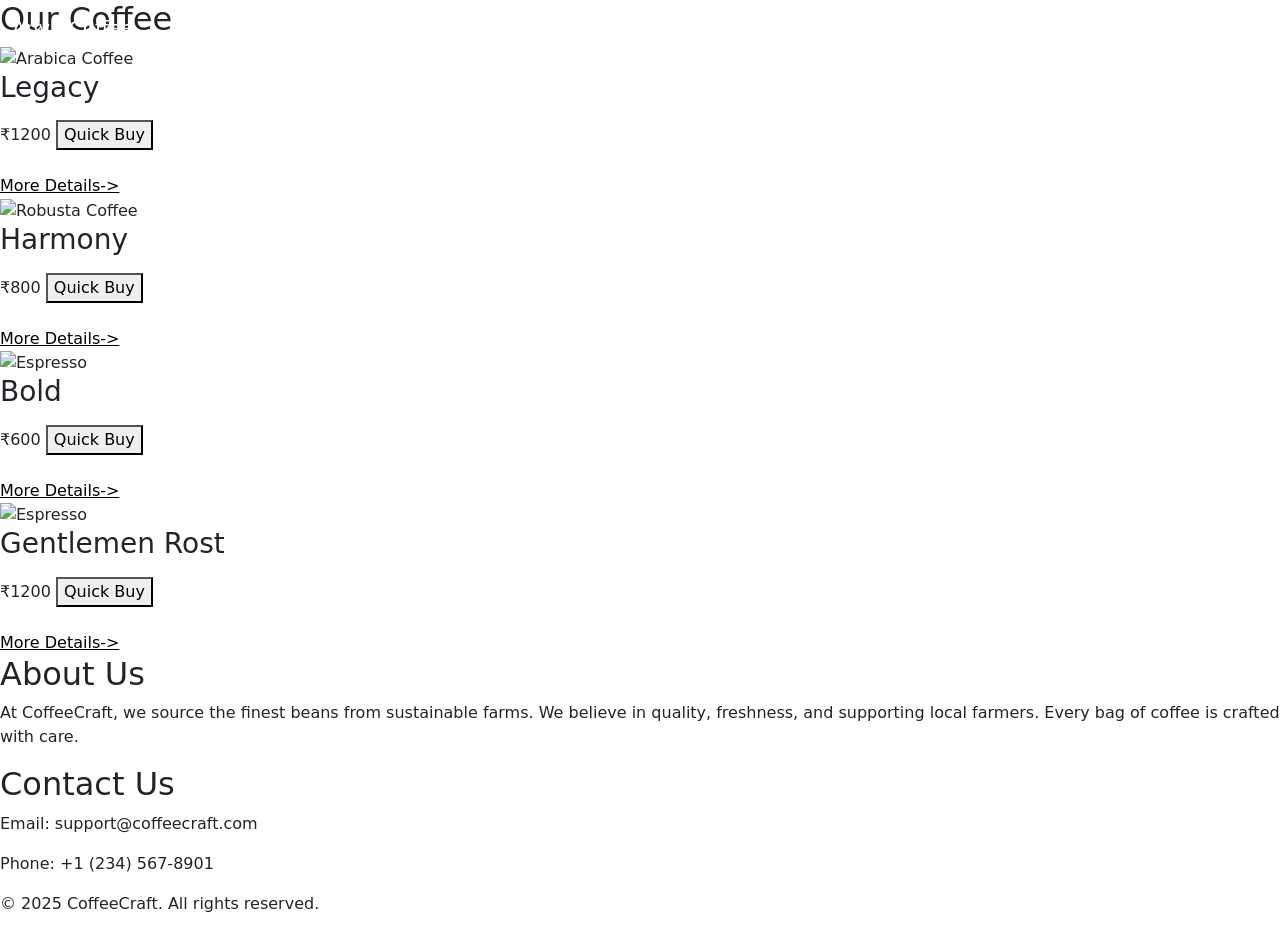
==== index.html @ b584acdf "Add files via upload" ====
<!DOCTYPE html>
<html lang="en">
<head>
  <meta charset="UTF-8" />
  <meta name="viewport" content="width=device-width, initial-scale=1.0"/>
  <title>House Of Canva</title>
  <link rel="stylesheet" href="C:\Users\pruth\Desktop\Abhi\style.css" />
  <link href="https://cdn.jsdelivr.net/npm/bootstrap@5.3.8/dist/css/bootstrap.min.css" rel="stylesheet" integrity="sha384-sRIl4kxILFvY47J16cr9ZwB07vP4J8+LH7qKQnuqkuIAvNWLzeN8tE5YBujZqJLB" crossorigin="anonymous">
  <script src="https://cdn.jsdelivr.net/npm/bootstrap@5.3.8/dist/js/bootstrap.bundle.min.js" integrity="sha384-FKyoEForCGlyvwx9Hj09JcYn3nv7wiPVlz7YYwJrWVcXK/BmnVDxM+D2scQbITxI" crossorigin="anonymous"></script>
</head>
<body>
<nav class="navbar navbar-expand-sm navbar-dark fixed-top">
  <div class="container-fluid">
    <a class="navbar-brand" href="#">Anva Coffee</a>
    <button class="navbar-toggler" type="button" data-bs-toggle="offcanvas" data-bs-target="#offcanvasDarkNavbar" aria-controls="offcanvasDarkNavbar" aria-label="Toggle navigation">
      <span class="navbar-toggler-icon"></span>
    </button>
    <div class="offcanvas offcanvas-end" tabindex="-1" id="offcanvasDarkNavbar" aria-labelledby="offcanvasDarkNavbarLabel">
      <div class="offcanvas-header">
        <h5 class="offcanvas-title" id="offcanvasDarkNavbarLabel">Anva Coffee</h5>
        <button type="button" class="btn-close btn-close-white" data-bs-dismiss="offcanvas" aria-label="Close"></button>
      </div>
      <div class="offcanvas-body">
        <ul class="navbar-nav justify-content-end flex-grow-1 pe-3">
          <li class="nav-item">
            <a class="nav-link" aria-current="page" href="#">Home</a>
          </li>
          <li class="nav-item">
            <a class="nav-link" href="C:\Users\pruth\Desktop\Abhi\about.html">About</a>
          </li>
          <li class="nav-item">
            <a class="nav-link" href="#">Link</a>
          </li>
        
      </div>
    </div>
  </div>
</nav>


  <section class="hero" id="home">
    <!-- <div class="hero-content">
      <h1>Wake Up to Premium Flavor</h1>
      <p>Handpicked, freshly ground coffee powder delivered to your door.</p>
      <a href="#products" class="btn">Shop Now</a>
    </div> -->
  </section>

  <section class="products" id="products">
    <h2>Our Coffee</h2>
    <div class="product-grid">
      <div class="product-card">
        <img src="C:\Users\pruth\Desktop\Abhi\Gemini_Generated_Image_rvghxlrvghxlrvgh.png" alt="Arabica Coffee">
        <h3>Legacy</h3>
        <p></p>
        <span>₹1200</span>
      
        <button>Quick Buy</button>
        <br>
        <br>
        <span><a style="color: black !important;" href="#">More Details-></a></span>
      </div>
      <div class="product-card">
        <img src="C:\Users\pruth\Desktop\Abhi\Gemini_Generated_Image_kp038akp038akp03.png" alt="Robusta Coffee">
        <h3>Harmony</h3>
        <p></p>
        <span>₹800</span>
          <button>Quick Buy</button>
        <br>
        <br>
        <span><a style="color: black !important;" href="#">More Details-></a></span>
      </div>
      <div class="product-card">
        <img src="C:\Users\pruth\Desktop\Abhi\Gemini_Generated_Image_eg31vweg31vweg31 (1).png" alt="Espresso">
        <h3>Bold</h3>
        <p></p>
        <span>₹600</span>
          <button>Quick Buy</button>
        <br>
        <br>
        <span><a style="color: black !important;" href="#">More Details-></a></span>
      </div>
       <div class="product-card">
        <img src="C:\Users\pruth\Desktop\Abhi\Gemini_Generated_Image_c94lrxc94lrxc94l.png" alt="Espresso">
        <h3>Gentlemen Rost</h3>
        <p></p>
        <span>₹1200</span>
          <button>Quick Buy</button>
        <br>
        <br>
        <span><a style="color: black !important;" href="#">More Details-></a></span>
      </div>
    </div>
  </section>

  <section class="about" id="about">
    <h2>About Us</h2>
    <p>At CoffeeCraft, we source the finest beans from sustainable farms. We believe in quality, freshness, and supporting local farmers. Every bag of coffee is crafted with care.</p>
  </section>

  <section class="contact" id="contact">
    <h2>Contact Us</h2>
    <p>Email: support@coffeecraft.com</p>
    <p>Phone: +1 (234) 567-8901</p>
  </section>

  <footer>
    <p>&copy; 2025 CoffeeCraft. All rights reserved.</p>
  </footer>
<script>
  const menuToggle = document.querySelector('.menu-toggle');
  const navLinks = document.querySelector('.nav-links');

  menuToggle.addEventListener('click', () => {
    navLinks.classList.toggle('show');
  });
</script>

</body>
</html>
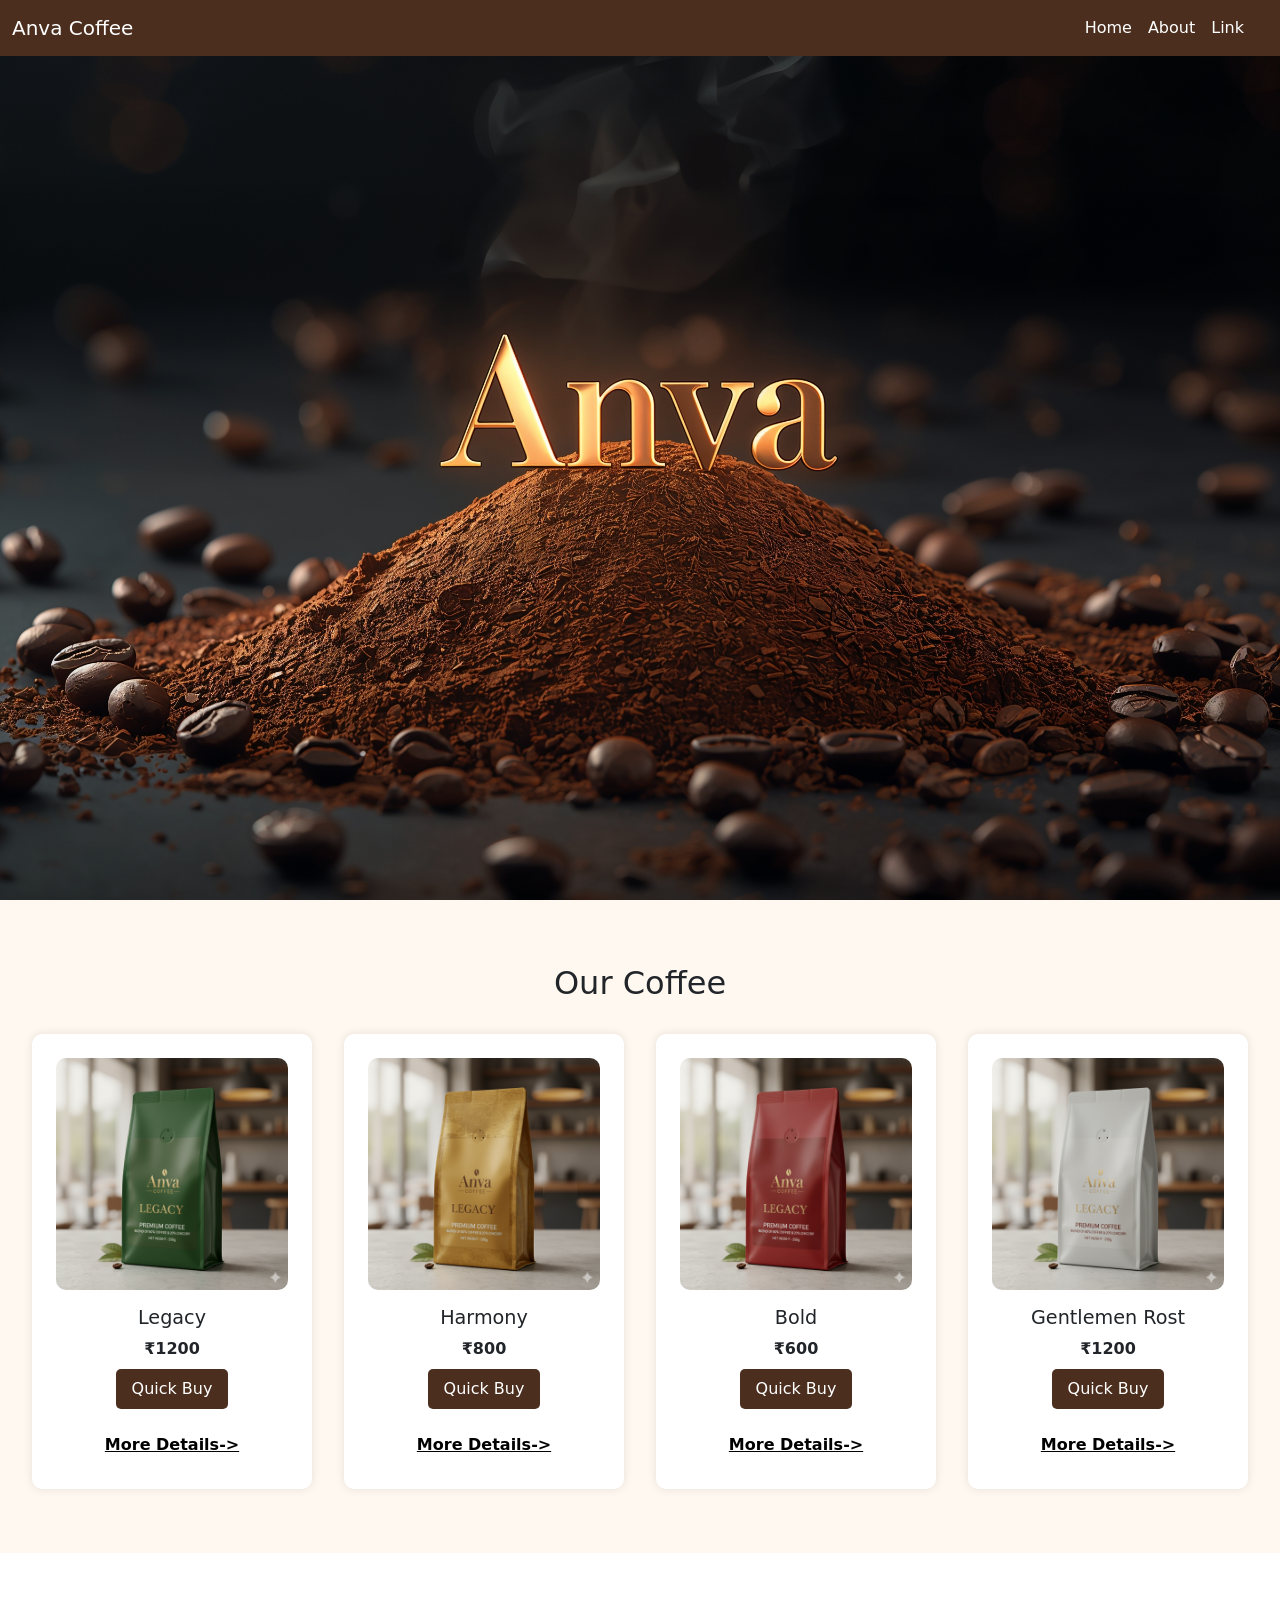
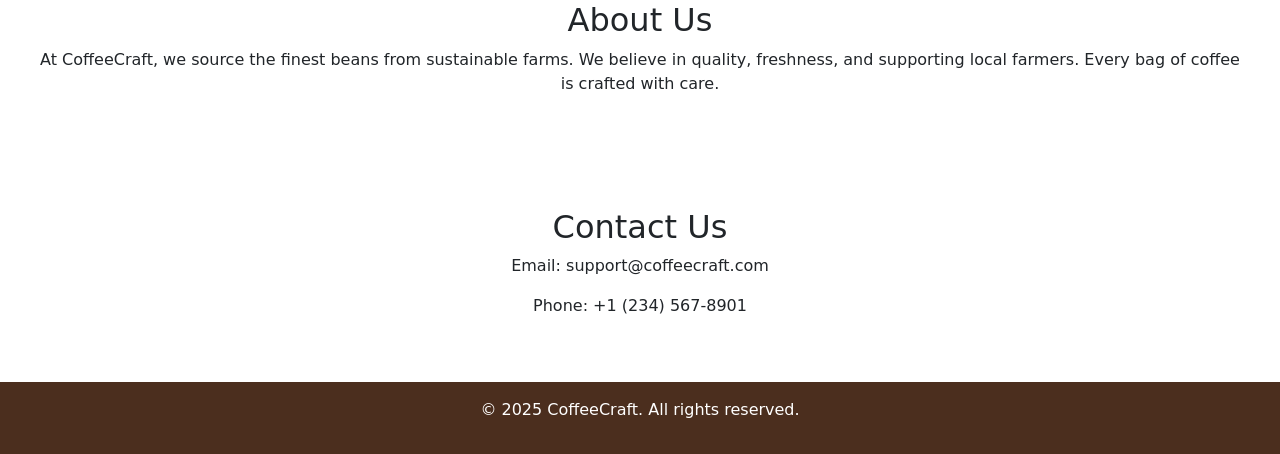
==== commit fa81ff7e: "Update index.html" ====
--- a/index.html
+++ b/index.html
@@ -4,7 +4,7 @@
   <meta charset="UTF-8" />
   <meta name="viewport" content="width=device-width, initial-scale=1.0"/>
   <title>House Of Canva</title>
-  <link rel="stylesheet" href="C:\Users\pruth\Desktop\Abhi\style.css" />
+  <link rel="stylesheet" href="style.css" />
   <link href="https://cdn.jsdelivr.net/npm/bootstrap@5.3.8/dist/css/bootstrap.min.css" rel="stylesheet" integrity="sha384-sRIl4kxILFvY47J16cr9ZwB07vP4J8+LH7qKQnuqkuIAvNWLzeN8tE5YBujZqJLB" crossorigin="anonymous">
   <script src="https://cdn.jsdelivr.net/npm/bootstrap@5.3.8/dist/js/bootstrap.bundle.min.js" integrity="sha384-FKyoEForCGlyvwx9Hj09JcYn3nv7wiPVlz7YYwJrWVcXK/BmnVDxM+D2scQbITxI" crossorigin="anonymous"></script>
 </head>
@@ -26,7 +26,7 @@
             <a class="nav-link" aria-current="page" href="#">Home</a>
           </li>
           <li class="nav-item">
-            <a class="nav-link" href="C:\Users\pruth\Desktop\Abhi\about.html">About</a>
+            <a class="nav-link" href="about.html">About</a>
           </li>
           <li class="nav-item">
             <a class="nav-link" href="#">Link</a>
@@ -50,7 +50,7 @@
     <h2>Our Coffee</h2>
     <div class="product-grid">
       <div class="product-card">
-        <img src="C:\Users\pruth\Desktop\Abhi\Gemini_Generated_Image_rvghxlrvghxlrvgh.png" alt="Arabica Coffee">
+        <img src="Gemini_Generated_Image_rvghxlrvghxlrvgh.png" alt="Arabica Coffee">
         <h3>Legacy</h3>
         <p></p>
         <span>₹1200</span>
@@ -61,7 +61,7 @@
         <span><a style="color: black !important;" href="#">More Details-></a></span>
       </div>
       <div class="product-card">
-        <img src="C:\Users\pruth\Desktop\Abhi\Gemini_Generated_Image_kp038akp038akp03.png" alt="Robusta Coffee">
+        <img src="Gemini_Generated_Image_kp038akp038akp03.png" alt="Robusta Coffee">
         <h3>Harmony</h3>
         <p></p>
         <span>₹800</span>
@@ -71,7 +71,7 @@
         <span><a style="color: black !important;" href="#">More Details-></a></span>
       </div>
       <div class="product-card">
-        <img src="C:\Users\pruth\Desktop\Abhi\Gemini_Generated_Image_eg31vweg31vweg31 (1).png" alt="Espresso">
+        <img src="Gemini_Generated_Image_eg31vweg31vweg31 (1).png" alt="Espresso">
         <h3>Bold</h3>
         <p></p>
         <span>₹600</span>
@@ -81,7 +81,7 @@
         <span><a style="color: black !important;" href="#">More Details-></a></span>
       </div>
        <div class="product-card">
-        <img src="C:\Users\pruth\Desktop\Abhi\Gemini_Generated_Image_c94lrxc94lrxc94l.png" alt="Espresso">
+        <img src="Gemini_Generated_Image_c94lrxc94lrxc94l.png" alt="Espresso">
         <h3>Gentlemen Rost</h3>
         <p></p>
         <span>₹1200</span>
@@ -119,3 +119,4 @@
 </body>
 </html>
 
+
--- a/style.css
+++ b/style.css
@@ -0,0 +1,343 @@
+/* Reset and base styles */
+* {
+  margin: 0;
+  padding: 0;
+  box-sizing: border-box;
+}
+
+body {
+  font-family: 'Segoe UI', Tahoma, Geneva, Verdana, sans-serif;
+  line-height: 1.6;
+  background: #fffdf7;
+  color: #333;
+}
+
+a {
+  text-decoration: none;
+  color: inherit;
+}
+.navbar{
+  background: #4b2e1e;
+  color: white;
+}
+.nav-link{
+  color: #4b2e1e;
+}
+.navbar-brand{
+  color: white;
+}
+.offcanvas{
+  background:#4b2e1e !important;
+}
+.offcanvas-title{
+  color: white !important;
+}
+.nav-link{
+  color: white !important;
+}
+
+.hero {
+  background: url(undefined_A_cinematic,_dark_co.jpeg.jpg) no-repeat center center/cover;
+  height: 100vh;
+  display: flex;
+  align-items: center;
+  justify-content: center;
+  text-align: center;
+  color: white;
+  padding: 1rem;
+}
+
+.hero-content {
+  background: rgba(0, 0, 0, 0.5);
+  padding: 2rem;
+  border-radius: 10px;
+  max-width: 700px;
+  width: 100%;
+}
+
+.hero h1 {
+  font-size: 3rem;
+  margin-bottom: 1rem;
+}
+
+.hero p {
+  font-size: 1.2rem;
+  margin-bottom: 2rem;
+}
+
+.btn {
+  background: #d4a373;
+  color: white;
+  padding: 0.8rem 1.5rem;
+  border-radius: 5px;
+  font-size: 1rem;
+  display: inline-block;
+}
+
+.btn:hover {
+  background: #c28c5e;
+}
+
+.products {
+  padding: 4rem 2rem;
+  text-align: center;
+  background: #fff8f0;
+}
+
+.products h2 {
+  font-size: 2rem;
+  margin-bottom: 2rem;
+}
+
+.product-grid {
+  display: grid;
+  grid-template-columns: repeat(auto-fit, minmax(280px, 1fr));
+  gap: 2rem;
+}
+
+.product-card {
+  background: white;
+  padding: 1.5rem;
+  border-radius: 10px;
+  box-shadow: 0 0 10px rgba(0,0,0,0.1);
+  transition: transform 0.3s;
+}
+
+.product-card:hover {
+  transform: translateY(-5px);
+}
+
+.product-card img {
+  width: 100%;
+  border-radius: 10px;
+}
+
+.product-card h3 {
+  margin-top: 1rem;
+  font-size: 1.2rem;
+}
+
+.product-card p {
+  font-size: 0.95rem;
+  margin: 0.5rem 0;
+}
+
+.product-card span {
+  display: block;
+  font-weight: bold;
+  margin-bottom: 0.5rem;
+}
+
+.product-card button {
+  background: #4b2e1e;
+  color: white;
+  border: none;
+  padding: 0.5rem 1rem;
+  border-radius: 5px;
+  cursor: pointer;
+}
+
+.product-card button:hover {
+  background: #3a2418;
+}
+
+.about, .contact {
+  padding: 3rem 2rem;
+  text-align: center;
+}
+
+footer {
+  background: #4b2e1e;
+  color: white;
+  text-align: center;
+  padding: 1rem;
+}
+
+/* ========== Responsive Design ========== */
+
+/* Tablets and smaller laptops */
+@media (max-width: 1024px) {
+  .hero h1 {
+    font-size: 2.2rem;
+  }
+
+  .hero p {
+    font-size: 1rem;
+  }
+
+  .product-grid {
+    grid-template-columns: repeat(auto-fit, minmax(240px, 1fr));
+  }
+}
+
+/* Mobile Devices */
+@media (max-width: 768px) {
+  header {
+    flex-direction: column;
+    align-items: flex-start;
+  }
+
+  nav ul {
+    flex-direction: column;
+    gap: 0.5rem;
+    margin-top: 1rem;
+  }
+
+  .hero {
+    height: 500px;
+    padding: 3rem 1rem;
+  }
+
+  .hero h1 {
+    font-size: 1.8rem;
+  }
+
+  .hero p {
+    font-size: 1rem;
+  }
+
+  .btn {
+    font-size: 0.9rem;
+    padding: 0.6rem 1.2rem;
+  }
+
+  .product-card h3 {
+    font-size: 1rem;
+  }
+
+  .product-card p {
+    font-size: 0.85rem;
+  }
+}
+
+/* Very large screens (TVs, 4K displays) */
+@media (min-width: 1600px) {
+  .hero-content {
+    max-width: 1000px;
+  }
+
+  .hero h1 {
+    font-size: 4rem;
+  }
+
+  .hero p {
+    font-size: 1.5rem;
+  }
+
+  .product-card h3 {
+    font-size: 1.5rem;
+  }
+
+  .product-card p {
+    font-size: 1.1rem;
+  }
+
+  .product-card span {
+    font-size: 1.2rem;
+  }
+
+  .product-card button {
+    font-size: 1.1rem;
+  }
+}
+
+
+/* //About page styling */
+.about-section {
+  padding: 40px 20px;
+  background-color: #fff;
+}
+
+.about-container {
+  display: flex;
+  flex-wrap: wrap;
+  max-width: 1200px;
+  margin: auto;
+  align-items: center;
+  justify-content: space-between;
+}
+
+.about-text {
+  margin-top: 40px;
+  flex: 1 1 500px;
+  padding: 20px;
+}
+
+.about-text h1 {
+  font-size: 2.5em;
+  margin-bottom: 20px;
+  color: #4b2e2e;
+}
+
+.about-text h2 {
+  margin-top: 30px;
+  font-size: 2em;
+  color: #4b2e2e;
+}
+.about-text h3 {
+  margin-top: 10px;
+  font-size: 2em;
+  color: #4b2e2e;
+}
+
+.about-text p {
+  font-size: 1.1em;
+  line-height: 1.6;
+  margin-bottom: 15px;
+  text-align: justify;
+}
+
+.about-text ul {
+  margin-top: 10px;
+  padding-left: 20px;
+}
+
+.about-text li {
+  margin-bottom: 10px;
+  font-size: 1em;
+}
+
+.about-image {
+  flex: 1 1 400px;
+  padding: 20px;
+  text-align: center;
+}
+
+.about-image img {
+  /* margin-top: 40px; */
+  max-width: 100%;
+  height: auto;
+  border-radius: 8px;
+  box-shadow: 0 0 10px rgba(0,0,0,0.1);
+}
+
+/* Responsive Design */
+@media (max-width: 768px) {
+  .about-container {
+    flex-direction: column;
+  }
+
+  .about-text h1 {
+    font-size: 2em;
+  }
+
+  .about-text h2 {
+    font-size: 1.3em;
+  }
+
+  .about-text p,
+  .about-text li {
+    font-size: 1em;
+  }
+}
+
+@media (min-width: 1600px) {
+  .about-text h1 {
+    font-size: 3em;
+  }
+
+  .about-text p {
+    font-size: 1.2em;
+  }
+}
+
